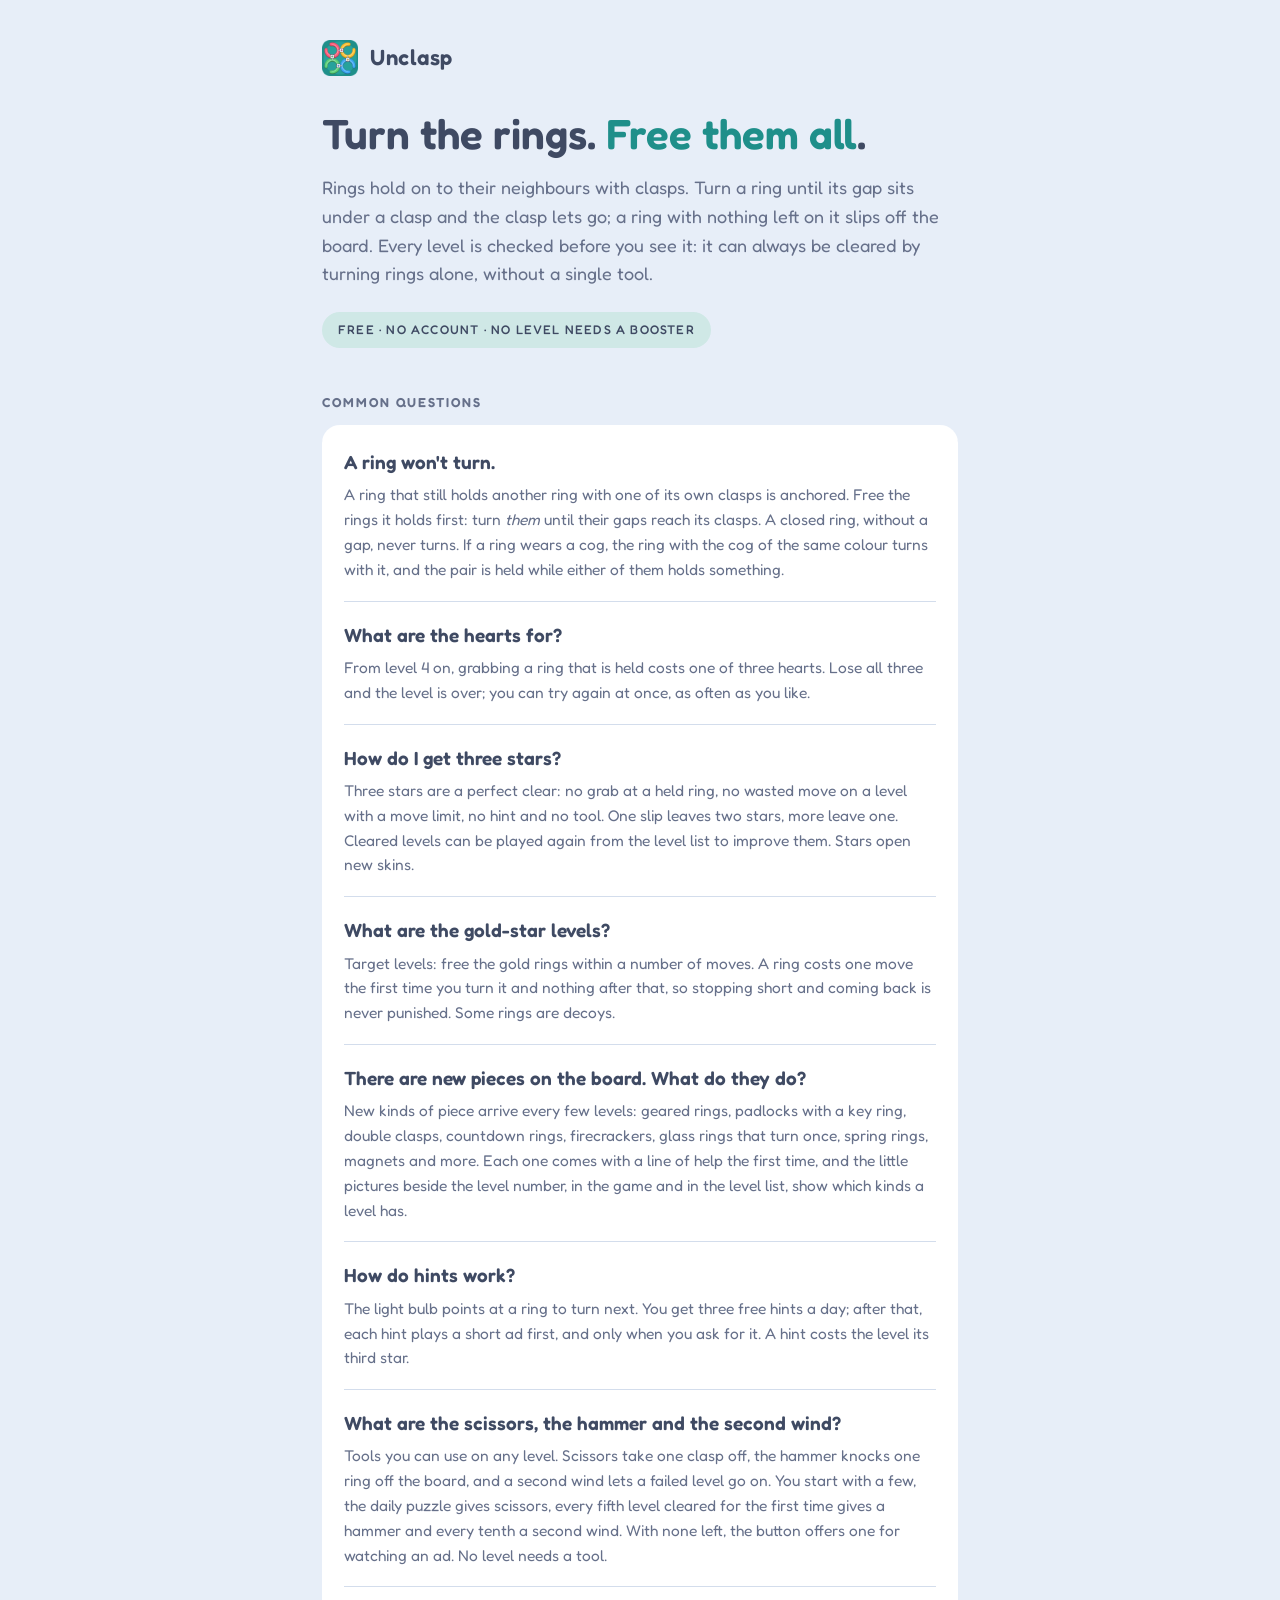
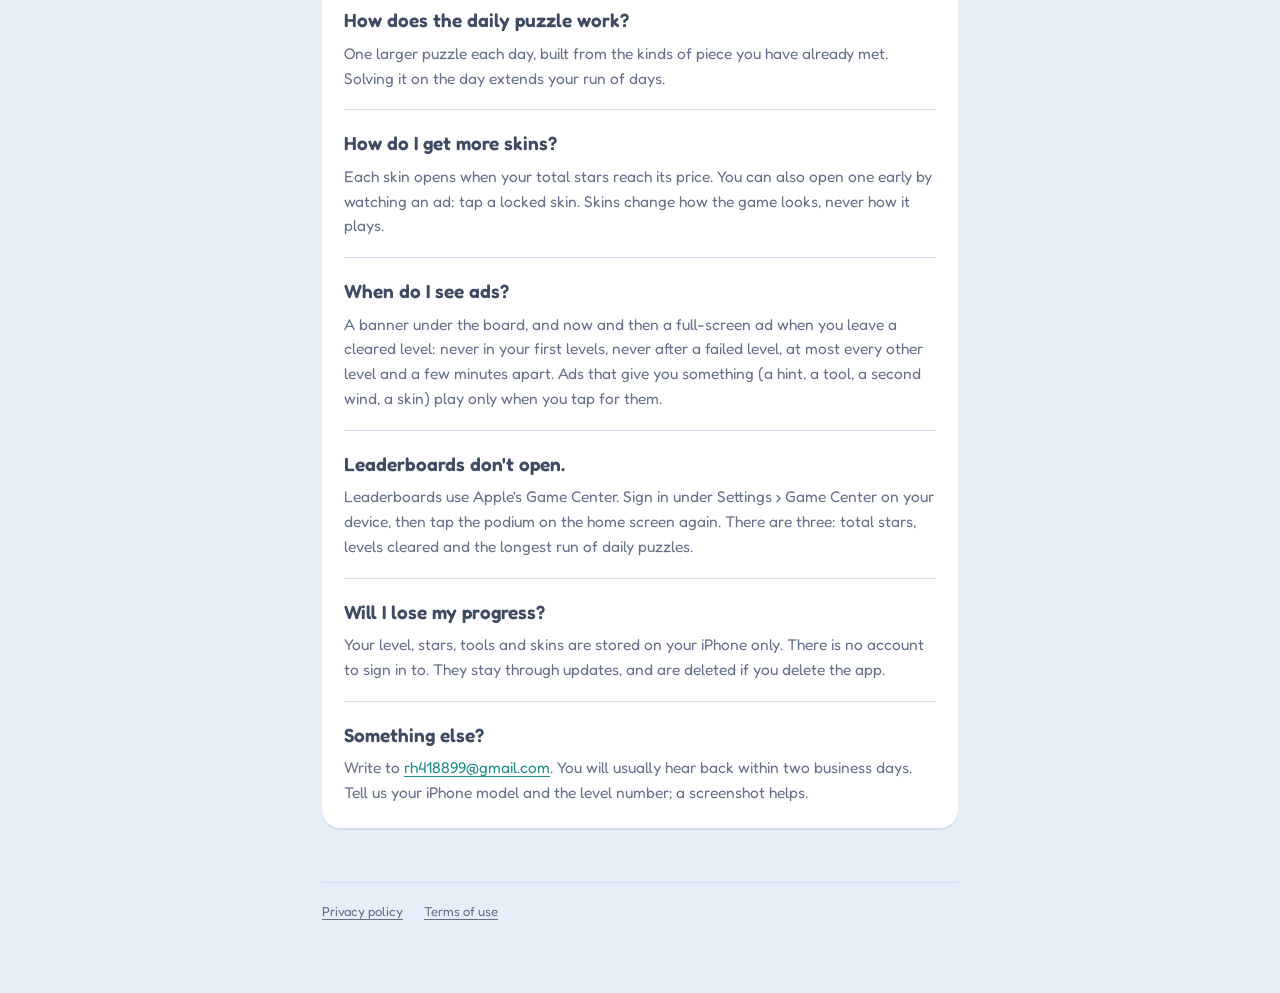
==== index.html @ 3e576d53 "Support page and privacy policy for Unclasp Co-Authored-By: Claude Opus 5.5 <noreply@anthropic.com>" ====
<!doctype html>
<html lang="en">
<head>
  <meta charset="utf-8">
  <meta name="viewport" content="width=device-width, initial-scale=1">
  <title>Unclasp · Support</title>
  <meta name="description" content="Support for Unclasp: Rotate Ring Puzzle, the iPhone puzzle where you turn rings until their clasps let go. Every level can be cleared without boosters.">
  <meta name="theme-color" content="#E7EEF8">
  <link rel="icon" href="favicon.png">
  <link rel="apple-touch-icon" href="apple-touch-icon.png">
  <link rel="preconnect" href="https://fonts.googleapis.com">
  <link rel="preconnect" href="https://fonts.gstatic.com" crossorigin>
  <link rel="stylesheet" href="https://fonts.googleapis.com/css2?family=Fredoka:wght@400;500;600&display=swap">
  <link rel="stylesheet" href="style.css">
</head>
<body>
<main>
  <a class="top" href="./"><img src="mark.png" alt=""><span>Unclasp</span></a>

  <h1>Turn the rings. <em>Free them all</em>.</h1>
  <p class="lede">
    Rings hold on to their neighbours with clasps. Turn a ring until its gap sits under a clasp and the
    clasp lets go; a ring with nothing left on it slips off the board. Every level is checked before you
    see it: it can always be cleared by turning rings alone, without a single tool.
  </p>
  <span class="badge">FREE · NO ACCOUNT · NO LEVEL NEEDS A BOOSTER</span>

  <h2>Common questions</h2>
  <div class="card">
    <div class="entry">
      <strong>A ring won't turn.</strong>
      <p>
        A ring that still holds another ring with one of its own clasps is anchored. Free the rings it
        holds first: turn <em>them</em> until their gaps reach its clasps. A closed ring, without a gap,
        never turns. If a ring wears a cog, the ring with the cog of the same colour turns with it, and
        the pair is held while either of them holds something.
      </p>
    </div>
    <div class="entry">
      <strong>What are the hearts for?</strong>
      <p>
        From level 4 on, grabbing a ring that is held costs one of three hearts. Lose all three and the
        level is over; you can try again at once, as often as you like.
      </p>
    </div>
    <div class="entry">
      <strong>How do I get three stars?</strong>
      <p>
        Three stars are a perfect clear: no grab at a held ring, no wasted move on a level with a move
        limit, no hint and no tool. One slip leaves two stars, more leave one. Cleared levels can be
        played again from the level list to improve them. Stars open new skins.
      </p>
    </div>
    <div class="entry">
      <strong>What are the gold-star levels?</strong>
      <p>
        Target levels: free the gold rings within a number of moves. A ring costs one move the first
        time you turn it and nothing after that, so stopping short and coming back is never punished.
        Some rings are decoys.
      </p>
    </div>
    <div class="entry">
      <strong>There are new pieces on the board. What do they do?</strong>
      <p>
        New kinds of piece arrive every few levels: geared rings, padlocks with a key ring, double
        clasps, countdown rings, firecrackers, glass rings that turn once, spring rings, magnets and
        more. Each one comes with a line of help the first time, and the little pictures beside the
        level number, in the game and in the level list, show which kinds a level has.
      </p>
    </div>
    <div class="entry">
      <strong>How do hints work?</strong>
      <p>
        The light bulb points at a ring to turn next. You get three free hints a day; after that, each
        hint plays a short ad first, and only when you ask for it. A hint costs the level its third
        star.
      </p>
    </div>
    <div class="entry">
      <strong>What are the scissors, the hammer and the second wind?</strong>
      <p>
        Tools you can use on any level. Scissors take one clasp off, the hammer knocks one ring off the
        board, and a second wind lets a failed level go on. You start with a few, the daily puzzle
        gives scissors, every fifth level cleared for the first time gives a hammer and every tenth a
        second wind. With none left, the button offers one for watching an ad. No level needs a tool.
      </p>
    </div>
    <div class="entry">
      <strong>How does the daily puzzle work?</strong>
      <p>
        One larger puzzle each day, built from the kinds of piece you have already met. Solving it on
        the day extends your run of days.
      </p>
    </div>
    <div class="entry">
      <strong>How do I get more skins?</strong>
      <p>
        Each skin opens when your total stars reach its price. You can also open one early by watching
        an ad: tap a locked skin. Skins change how the game looks, never how it plays.
      </p>
    </div>
    <div class="entry">
      <strong>When do I see ads?</strong>
      <p>
        A banner under the board, and now and then a full-screen ad when you leave a cleared level:
        never in your first levels, never after a failed level, at most every other level and a few
        minutes apart. Ads that give you something (a hint, a tool, a second wind, a skin) play only
        when you tap for them.
      </p>
    </div>
    <div class="entry">
      <strong>Leaderboards don't open.</strong>
      <p>
        Leaderboards use Apple's Game Center. Sign in under Settings › Game Center on your device, then
        tap the podium on the home screen again. There are three: total stars, levels cleared and the
        longest run of daily puzzles.
      </p>
    </div>
    <div class="entry">
      <strong>Will I lose my progress?</strong>
      <p>
        Your level, stars, tools and skins are stored on your iPhone only. There is no account to sign
        in to. They stay through updates, and are deleted if you delete the app.
      </p>
    </div>
    <div class="entry">
      <strong>Something else?</strong>
      <p>
        Write to <a href="mailto:rh418899@gmail.com?subject=Unclasp">rh418899@gmail.com</a>. You will
        usually hear back within two business days. Tell us your iPhone model and the level number; a
        screenshot helps.
      </p>
    </div>
  </div>

  <footer>
    <a href="privacy.html">Privacy policy</a>
    <a href="https://www.apple.com/legal/internet-services/itunes/dev/stdeula/">Terms of use</a>
  </footer>
</main>
</body>
</html>
---- style.css ----
:root {
  --bg: #E7EEF8;
  --card: #FFFFFF;
  --line: #D3DDEC;
  --text: #3F4A63;
  --muted: #66708A;
  --accent: #1F8F8A;
  --badge: #CFE8E6;
  --body: 'Fredoka', system-ui, -apple-system, 'Segoe UI', sans-serif;
}
* { box-sizing: border-box; }
html { background: var(--bg); }
body { margin: 0; color: var(--text); font-family: var(--body); line-height: 1.6; -webkit-font-smoothing: antialiased; min-height: 100vh; }
main { max-width: 680px; margin: 0 auto; padding: 40px 22px 72px; }
.top { display: flex; align-items: center; gap: 12px; text-decoration: none; }
.top img { width: 36px; height: auto; }
.top span { font-weight: 600; font-size: 22px; letter-spacing: 0.5px; color: var(--text); }
h1 { font-weight: 600; font-size: 42px; line-height: 1.12; margin: 34px 0 0; }
h1 em { font-style: normal; color: var(--accent); }
.lede { font-size: 18px; color: var(--muted); margin: 16px 0 0; }
.meta { font-size: 13px; color: var(--muted); margin-top: 10px; }
h2 { font-size: 13px; font-weight: 600; letter-spacing: 2px; text-transform: uppercase; color: var(--muted); margin: 44px 0 12px; }
.card { background: var(--card); border-radius: 18px; padding: 4px 22px; box-shadow: 0 2px 0 var(--line); }
.entry { padding: 18px 0; border-bottom: 1px solid var(--line); }
.entry:last-child { border-bottom: 0; }
.entry strong { display: block; font-weight: 600; font-size: 19px; margin-bottom: 6px; }
.entry p, .entry ul, .entry ol { margin: 0; color: var(--muted); font-size: 15.5px; }
.entry ul, .entry ol { padding-left: 20px; }
.entry p + p, .entry p + ul, .entry ul + p, .entry p + ol, .entry ol + p { margin-top: 8px; }
p { color: var(--muted); }
a { color: var(--accent); text-underline-offset: 3px; }
.badge { display: inline-block; margin-top: 24px; padding: 8px 16px; border-radius: 999px; background: var(--badge); color: var(--text); font-weight: 500; font-size: 12.5px; letter-spacing: 1.2px; }
footer { margin-top: 54px; padding-top: 18px; border-top: 1px solid var(--line); font-size: 13px; color: var(--muted); }
footer a { color: var(--muted); margin-right: 18px; }
@media (max-width: 480px) { h1 { font-size: 34px; } .lede { font-size: 16.5px; } .badge { font-size: 11px; letter-spacing: 0.6px; } }
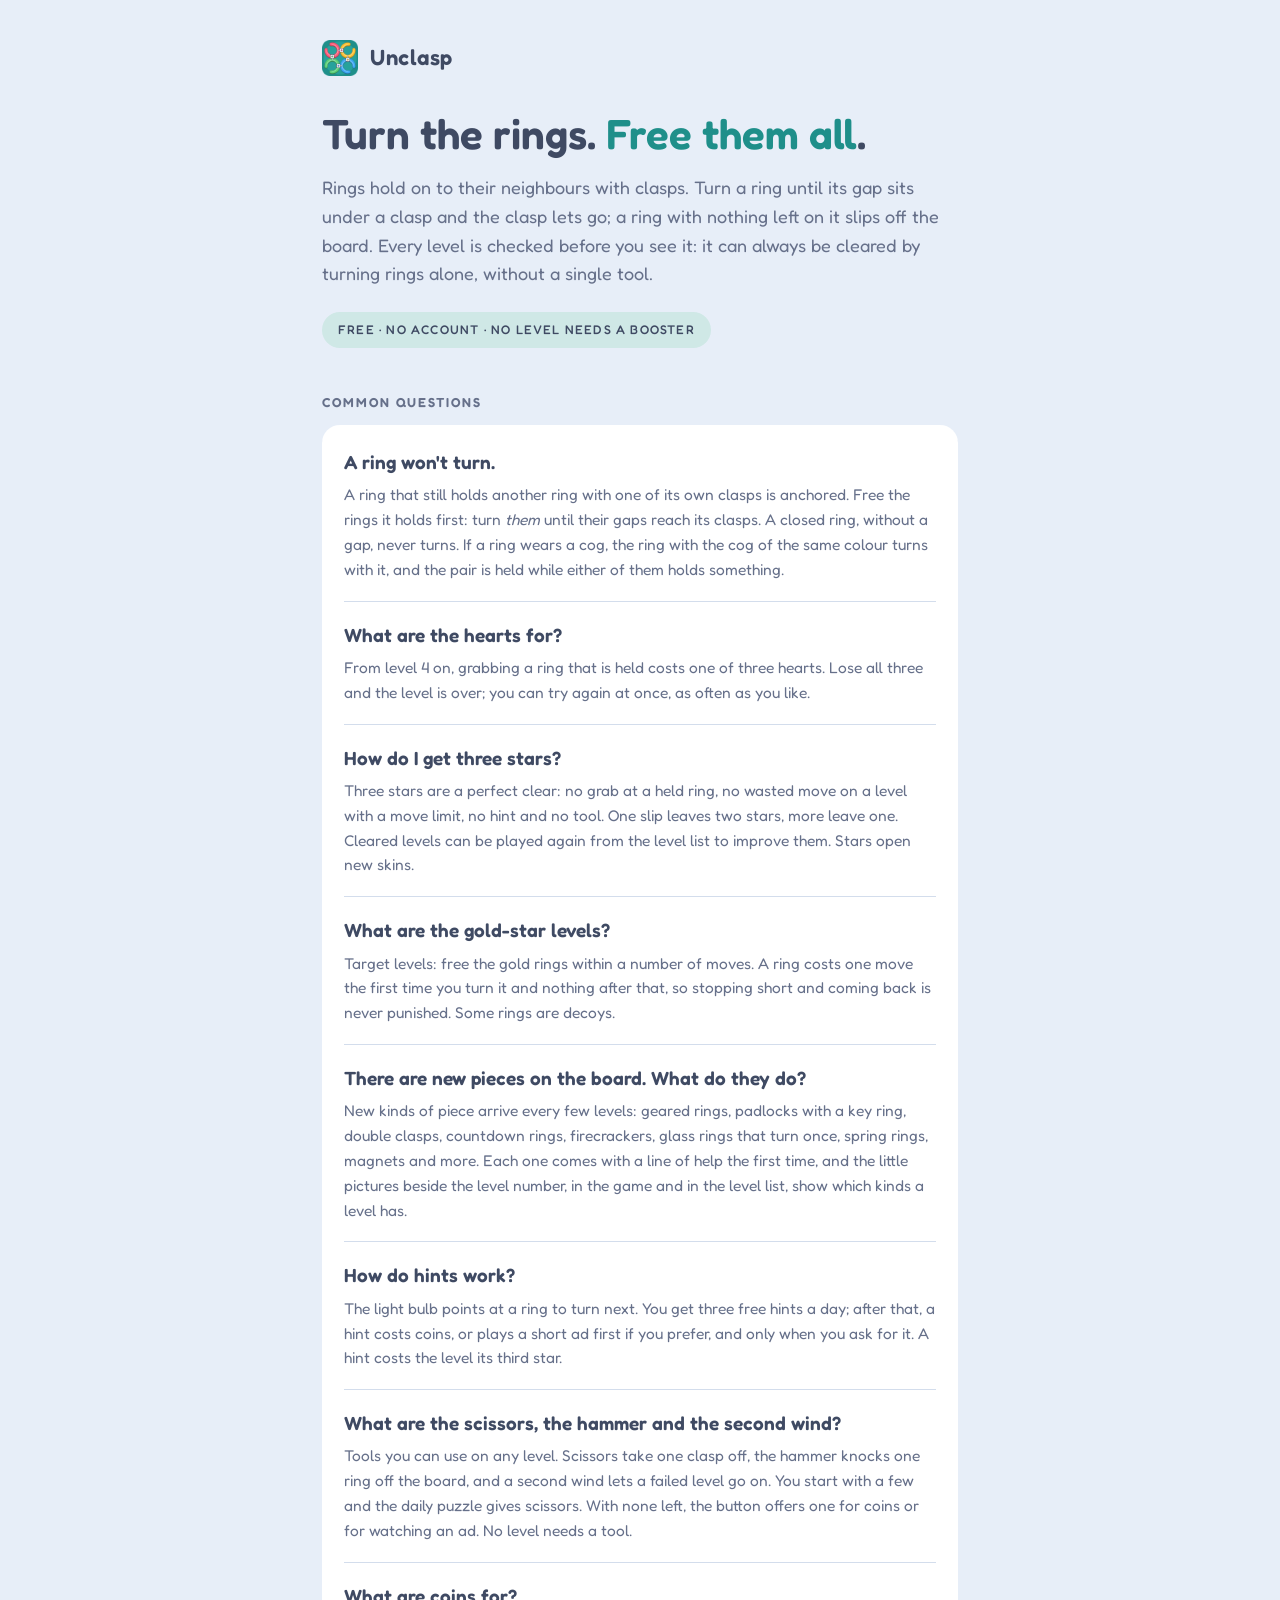
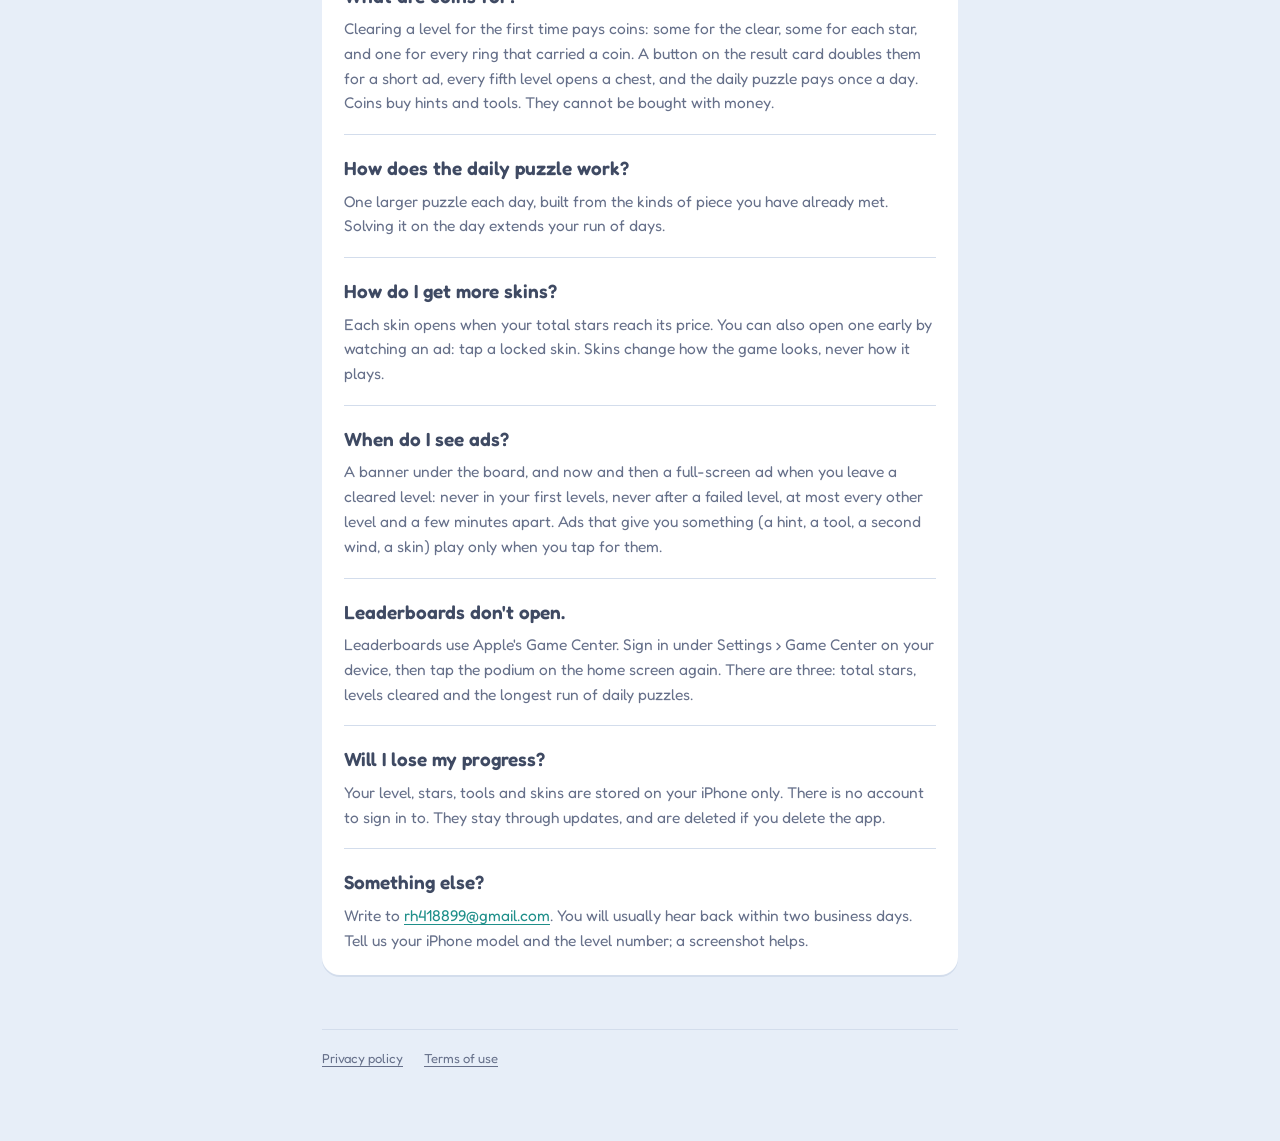
==== commit a5e1d48b: "Coins: what they are for, and the ad that doubles them Co-Authored-By: Claude Opus 5.5 <noreply@anth" ====
--- a/index.html
+++ b/index.html
@@ -4,7 +4,7 @@
   <meta charset="utf-8">
   <meta name="viewport" content="width=device-width, initial-scale=1">
   <title>Unclasp · Support</title>
-  <meta name="description" content="Support for Unclasp: Rotate Ring Puzzle, the iPhone puzzle where you turn rings until their clasps let go. Every level can be cleared without boosters.">
+  <meta name="description" content="Support for Unclasp: Rotate Rings Puzzle, the iPhone puzzle where you turn rings until their clasps let go. Every level can be cleared without boosters.">
   <meta name="theme-color" content="#E7EEF8">
   <link rel="icon" href="favicon.png">
   <link rel="apple-touch-icon" href="apple-touch-icon.png">
@@ -71,18 +71,27 @@
     <div class="entry">
       <strong>How do hints work?</strong>
       <p>
-        The light bulb points at a ring to turn next. You get three free hints a day; after that, each
-        hint plays a short ad first, and only when you ask for it. A hint costs the level its third
-        star.
+        The light bulb points at a ring to turn next. You get three free hints a day; after that, a
+        hint costs coins, or plays a short ad first if you prefer, and only when you ask for it. A hint
+        costs the level its third star.
       </p>
     </div>
     <div class="entry">
       <strong>What are the scissors, the hammer and the second wind?</strong>
       <p>
         Tools you can use on any level. Scissors take one clasp off, the hammer knocks one ring off the
-        board, and a second wind lets a failed level go on. You start with a few, the daily puzzle
-        gives scissors, every fifth level cleared for the first time gives a hammer and every tenth a
-        second wind. With none left, the button offers one for watching an ad. No level needs a tool.
+        board, and a second wind lets a failed level go on. You start with a few and the daily puzzle
+        gives scissors. With none left, the button offers one for coins or for watching an ad. No level
+        needs a tool.
+      </p>
+    </div>
+    <div class="entry">
+      <strong>What are coins for?</strong>
+      <p>
+        Clearing a level for the first time pays coins: some for the clear, some for each star, and one
+        for every ring that carried a coin. A button on the result card doubles them for a short ad,
+        every fifth level opens a chest, and the daily puzzle pays once a day. Coins buy hints and
+        tools. They cannot be bought with money.
       </p>
     </div>
     <div class="entry">
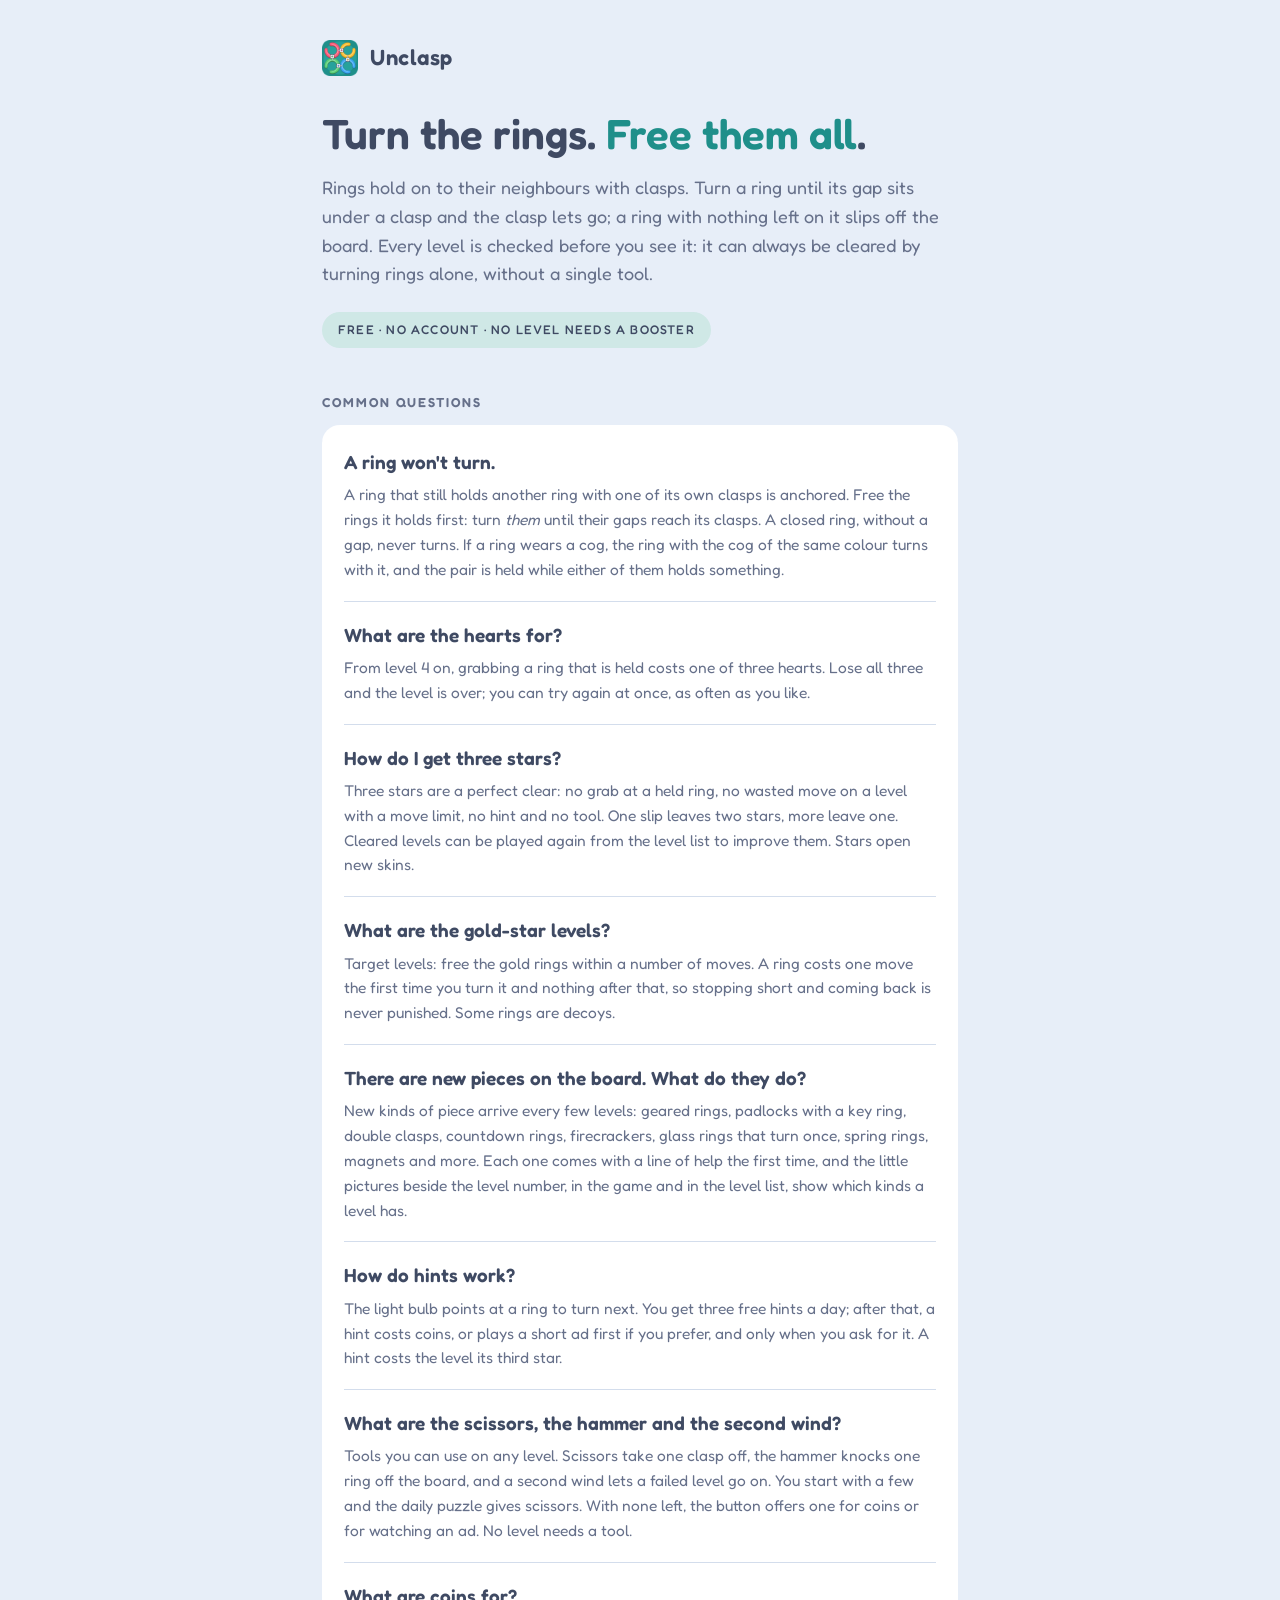
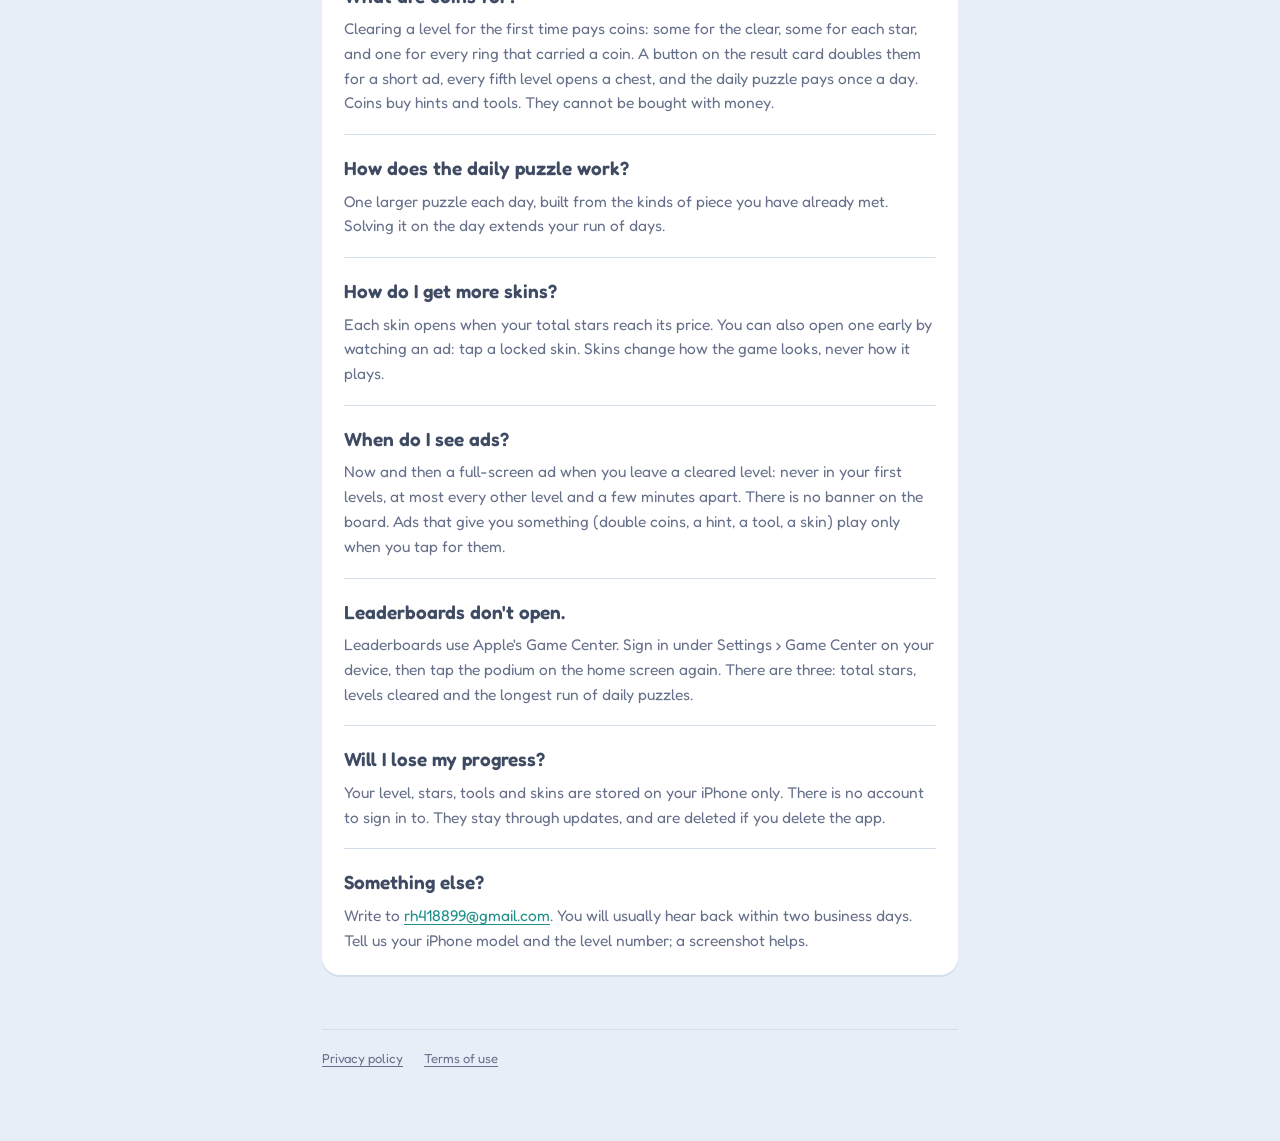
==== commit a902332f: "Ads: no banner on the board, and no second wind The level's screen has no banner any more, and a lev" ====
--- a/index.html
+++ b/index.html
@@ -111,10 +111,9 @@
     <div class="entry">
       <strong>When do I see ads?</strong>
       <p>
-        A banner under the board, and now and then a full-screen ad when you leave a cleared level:
-        never in your first levels, never after a failed level, at most every other level and a few
-        minutes apart. Ads that give you something (a hint, a tool, a second wind, a skin) play only
-        when you tap for them.
+        Now and then a full-screen ad when you leave a cleared level: never in your first levels, at
+        most every other level and a few minutes apart. There is no banner on the board. Ads that give
+        you something (double coins, a hint, a tool, a skin) play only when you tap for them.
       </p>
     </div>
     <div class="entry">
